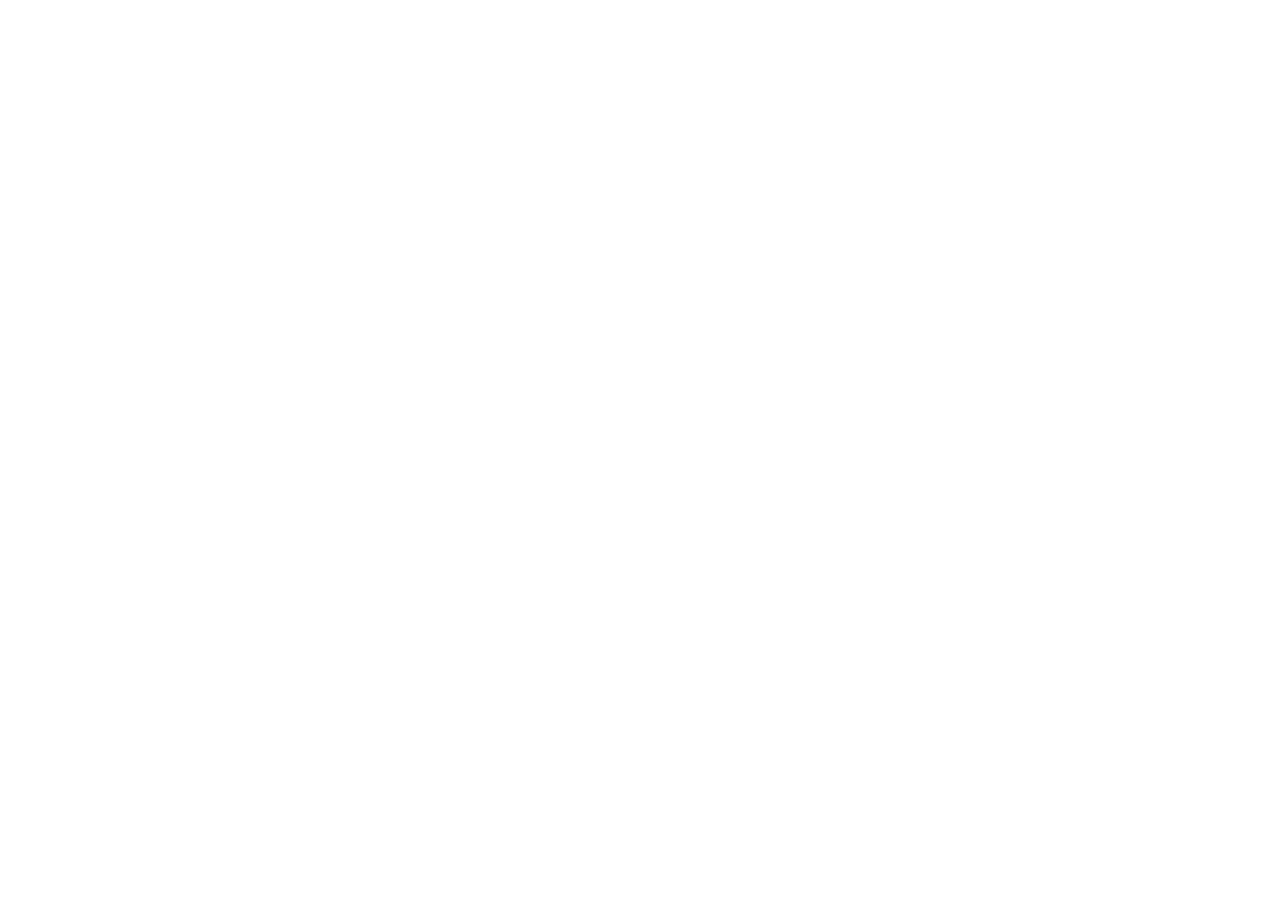
==== heimamm/index.html @ af032f4f "update 2023/7/18" ====
<!DOCTYPE html>
<html lang="en">

<head>
    <meta charset="UTF-8">
    <meta http-equiv="X-UA-Compatible" content="IE=edge">
    <meta name="viewport"
        content="width=device-width, initial-scale=1.0, user-scalable=no, maximum-scale=1.0, minimum-scale=1.0">
    <title>Document</title>
</head>

<body>

</body>

</html>
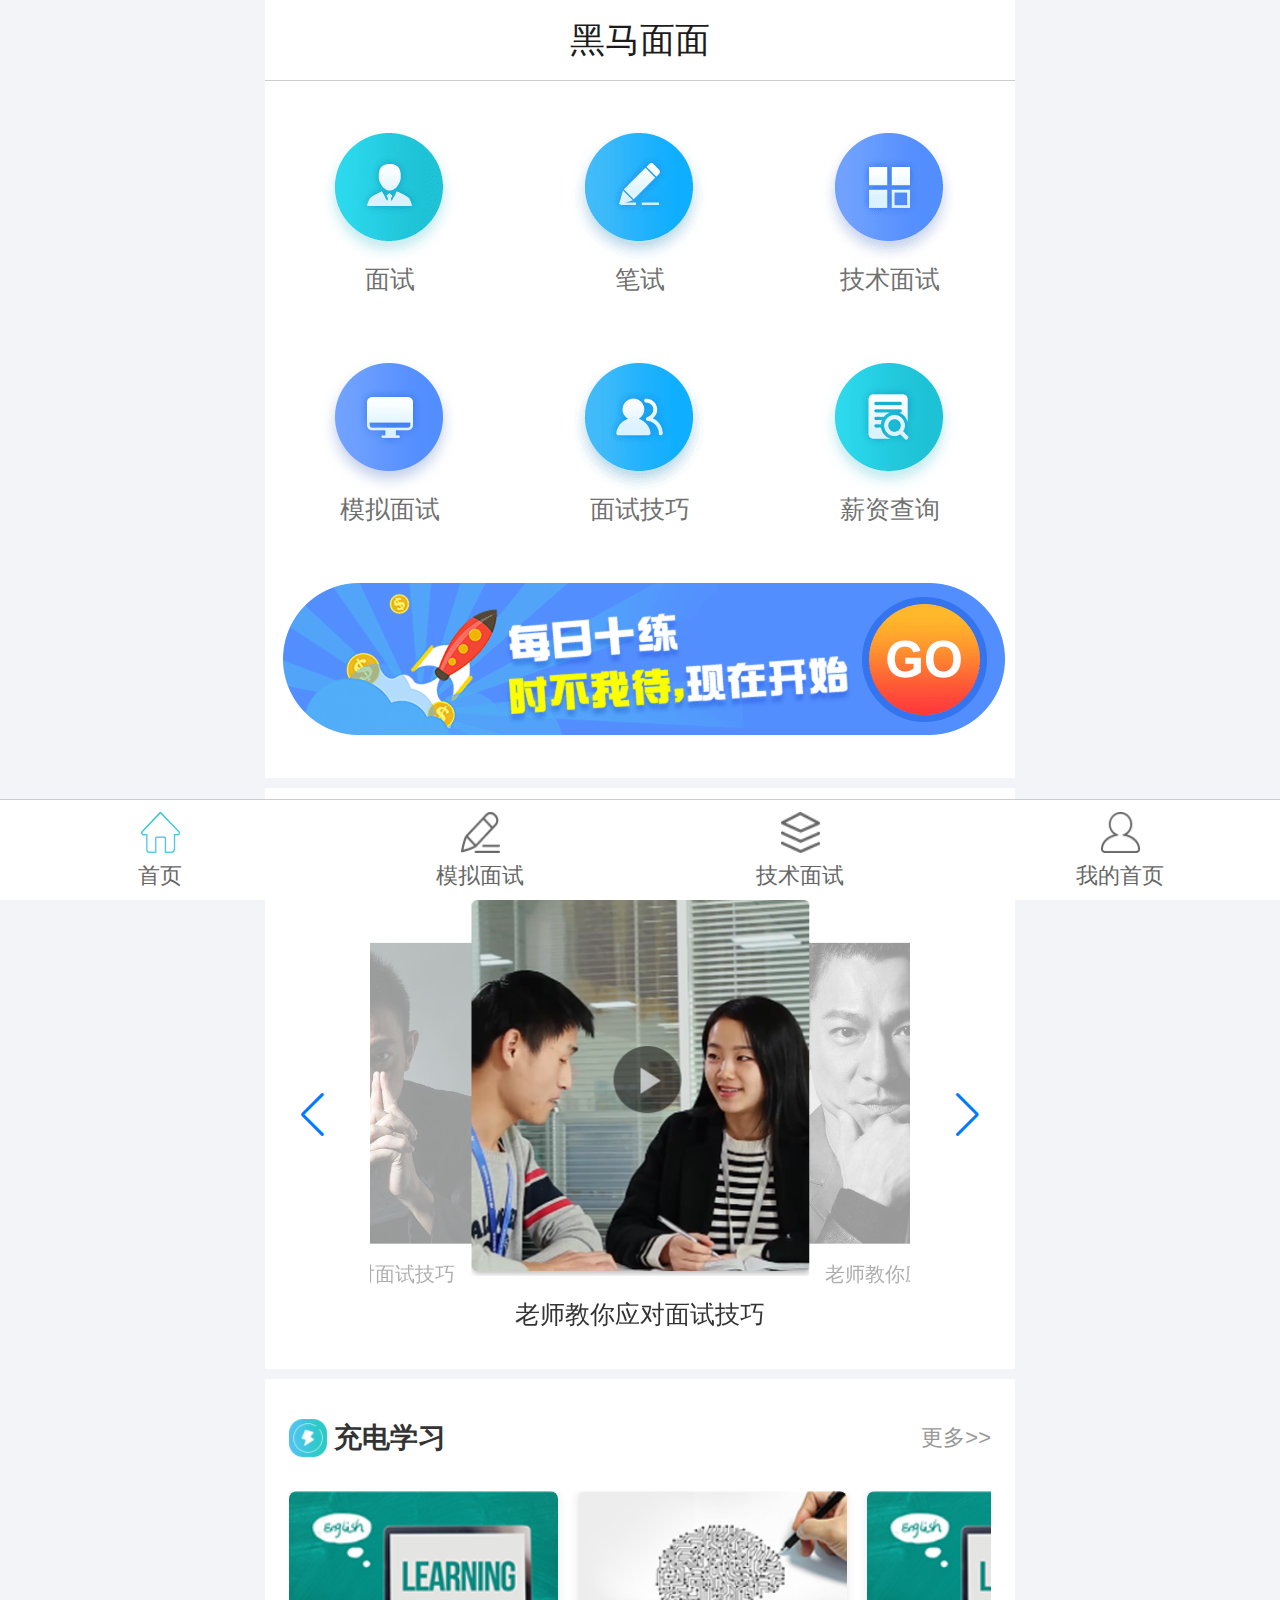
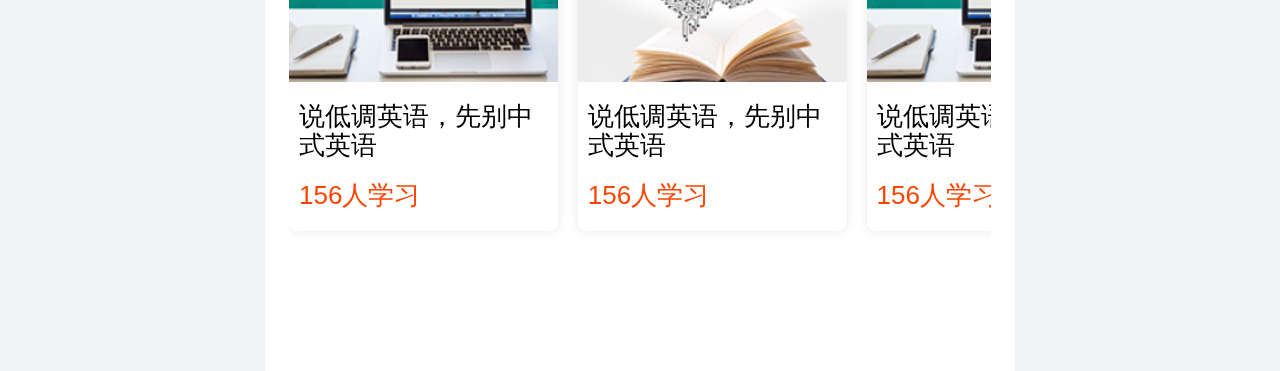
==== commit e62f120b: "update 2023/7/19" ====
--- a/heimamm/index.html
+++ b/heimamm/index.html
@@ -6,11 +6,153 @@
     <meta http-equiv="X-UA-Compatible" content="IE=edge">
     <meta name="viewport"
         content="width=device-width, initial-scale=1.0, user-scalable=no, maximum-scale=1.0, minimum-scale=1.0">
-    <title>Document</title>
+    <link rel="stylesheet" href="./css/normalize.css">
+    <link rel="stylesheet" href="./css/index.css">
+    <link rel="stylesheet" href="./css/swiper.min.css">
+    <title>黑马面面</title>
 </head>
 
 <body>
+    <section class="wrap">
+        <header class="header">
+            黑马面面
+        </header>
+        <nav class="nav">
+            <a href="#">
+                <img src="./icons/icon1.png" alt="">
+                <span>面试</span>
+            </a>
+            <a href="#">
+                <img src="./icons/icon2.png" alt="">
+                <span>笔试</span>
+            </a>
+            <a href="#">
+                <img src="./icons/icon4.png" alt="">
+                <span>技术面试</span>
+            </a>
+            <a href="#">
+                <img src="./icons/icon3.png" alt="">
+                <span>模拟面试</span>
+            </a>
+            <a href="#">
+                <img src="./icons/icon5.png" alt="">
+                <span>面试技巧</span>
+            </a>
+            <a href="#">
+                <img src="./icons/icon6.png" alt="">
+                <span>薪资查询</span>
+            </a>
+        </nav>
+        <section href="#" class="go">
+            <img src="./images/go.png" alt="">
+        </section>
+    </section>
 
+    <section class="content">
+        <div class="content-hd">
+            <h4>就业指导</h4>
+            <a href="javascript:void(0);">更多&gt;&gt;</a>
+        </div>
+        <div class="get-job-focus">
+            <div class="swiper-container">
+                <div class="swiper-wrapper">
+                    <div class="swiper-slide">
+                        <a href="javascript:void(0);">
+                            <img src="./images/pic.png" alt="">
+                        </a>
+                        <p>老师教你应对面试技巧</p>
+                    </div>
+                    <div class="swiper-slide">
+                        <a href="javascript:void(0);">
+                            <img src="./images/ldh.jpg" alt="">
+                        </a>
+                        <p>老师教你应对面试技巧</p>
+                    </div>
+                    <div class="swiper-slide">
+                        <a href="javascript:void(0);">
+                            <img src="./images/3.jpg" alt="">
+                        </a>
+                        <p>老师教你应对面试技巧</p>
+                    </div>
+                </div>
+
+            </div>
+            <div class="swiper-button-next"></div>
+            <div class="swiper-button-prev"></div>
+        </div>
+    </section>
+    <section class="content">
+        <div class="content-hd">
+            <h4>充电学习</h4>
+            <a href="javascript:void(0);">更多&gt;&gt;</a>
+        </div>
+        <div class="study">
+            <!-- Swiper -->
+            <div class="swiper mySwiper">
+                <div class="swiper-wrapper">
+                    <div class="swiper-slide">
+                        <img src="./images/pic1.png" alt="">
+                        <h4>说低调英语，先别中式英语</h4>
+                        <p>156人学习</p>
+                    </div>
+                    <div class="swiper-slide">
+                        <img src="./images/pic2.png" alt="">
+                        <h4>说低调英语，先别中式英语</h4>
+                        <p>156人学习</p>
+                    </div>
+                    <div class="swiper-slide">
+                        <img src="./images/pic1.png" alt="">
+                        <h4>说低调英语，先别中式英语</h4>
+                        <p>156人学习</p>
+                    </div>
+                </div>
+            </div>
+        </div>
+    </section>
+
+    <footer class="footer">
+        <a href="javascript:void(0);">
+            <img src="./icons/home.png" alt="">
+            <span>首页</span>
+        </a>
+        <a href="javascript:void(0);">
+            <img src="./icons/ms.png" alt="">
+            <span>模拟面试</span>
+        </a>
+        <a href="javascript:void(0);">
+            <img src="./icons/net.png" alt="">
+            <span>技术面试</span>
+        </a>
+        <a href="javascript:void(0);">
+            <img src="./icons/user.png" alt="">
+            <span>我的首页</span>
+        </a>
+    </footer>
+
+    <script src="./js/flexible.js"></script>
+    <script src="./js/swiper.min.js"></script>
+    <!-- Initialize Swiper -->
+    <script>
+        (() => {
+            var swiper = new Swiper('.swiper-container', {
+                slidesPerView: 2,
+                spaceBetween: 30,
+                centeredSlides: true,
+                loop: true,
+                navigation: {
+                    nextEl: ".swiper-button-next",
+                    prevEl: ".swiper-button-prev",
+                },
+            });
+        })();
+
+        (() => {
+            var swiper = new Swiper(".mySwiper", {
+                slidesPerView: 2.5,
+                spaceBetween: 20,
+            });
+        })();
+    </script>
 </body>
 
 </html>--- a/heimamm/css/index.css
+++ b/heimamm/css/index.css
@@ -0,0 +1,211 @@
+@media screen and (min-width: 750px) {
+  html {
+    font-size: 37.5px !important;
+  }
+}
+* {
+  margin: 0;
+  padding: 0;
+}
+img {
+  vertical-align: middle;
+}
+a {
+  -webkit-tap-highlight-color: transparent;
+  text-decoration: none;
+  color: #707070;
+}
+body {
+  min-width: 320px;
+  max-width: 750px;
+  margin: 0 auto;
+  background-color: #f2f4f7;
+}
+.wrap {
+  background-color: #fff;
+  padding-bottom: 1.1467rem;
+}
+header.header {
+  height: 2.1333rem;
+  font-size: 0.9333rem;
+  color: #1c1c1c;
+  text-align: center;
+  line-height: 2.1067rem;
+  border-bottom: 1px solid #ccc;
+}
+nav.nav {
+  display: flex;
+  flex-wrap: wrap;
+  padding: 1.2rem 0 1.6rem 0;
+}
+nav.nav a {
+  display: flex;
+  flex-direction: column;
+  align-items: center;
+  width: 33.33%;
+}
+nav.nav a:nth-child(-n+3) {
+  margin-bottom: 1.6533rem;
+}
+nav.nav a img {
+  width: 3.7067rem;
+  height: 3.7067rem;
+}
+nav.nav a span {
+  font-size: 0.6667rem;
+}
+.go {
+  margin: 0 0.2667rem 0 0.48rem;
+}
+.go img {
+  width: 100%;
+}
+.content {
+  margin-top: 0.2667rem;
+  padding: 1.0667rem 0.64rem;
+  background-color: #fff;
+}
+.content:nth-of-type(3) .content-hd h4::before {
+  background: url(../icons/i1.png) no-repeat;
+  background-size: 1.0133rem 1.0133rem;
+}
+.content .content-hd {
+  display: flex;
+  justify-content: space-between;
+  margin-bottom: 0.9067rem;
+  height: 1.0133rem;
+  line-height: 1.0133rem;
+}
+.content .content-hd h4 {
+  position: relative;
+  font-size: 0.7467rem;
+  color: #333;
+  text-indent: 1.2rem;
+}
+.content .content-hd h4::before {
+  position: absolute;
+  left: 0;
+  content: '';
+  width: 1.0133rem;
+  height: 1.0133rem;
+  background: url(../icons/i2.png) no-repeat;
+  background-size: 1.0133rem 1.0133rem;
+}
+.content .content-hd a {
+  font-size: 0.5867rem;
+  color: #999;
+}
+.get-job-focus {
+  position: relative;
+}
+.get-job-focus .swiper-container {
+  width: 14.4rem;
+}
+.get-job-focus .swiper-slide {
+  text-align: center;
+  font-size: 18px;
+  background: #fff;
+  /* Center slide text vertically */
+  display: -webkit-box;
+  display: -ms-flexbox;
+  display: -webkit-flex;
+  display: flex;
+  flex-direction: column;
+  -webkit-box-pack: center;
+  -ms-flex-pack: center;
+  -webkit-justify-content: center;
+  justify-content: center;
+  -webkit-box-align: center;
+  -ms-flex-align: center;
+  -webkit-align-items: center;
+  align-items: center;
+  transition: 300ms;
+  transform: scale(0.8);
+  opacity: 0.4;
+}
+.get-job-focus .swiper-slide a {
+  width: 9.0133rem;
+  height: 10.0267rem;
+}
+.get-job-focus .swiper-slide a img {
+  width: 100%;
+  height: 100%;
+}
+.get-job-focus .swiper-slide p {
+  margin-top: 0.64rem;
+  width: 9.0133rem;
+  font-size: 0.6667rem;
+  color: #333;
+}
+.get-job-focus .swiper-slide-active,
+.get-job-focus .swiper-slide-duplicate-active {
+  transform: scale(1);
+  z-index: 999;
+  opacity: 1;
+}
+.study {
+  overflow: hidden;
+}
+.study .swiper {
+  width: 100%;
+  height: 100%;
+  margin-bottom: 2.6667rem;
+}
+.study .swiper-slide {
+  display: flex;
+  flex-direction: column;
+  justify-content: center;
+  width: 7.733333rem;
+  height: 9.066667rem;
+  border-radius: 0.2133rem;
+  box-shadow: 0 0 10px rgba(0, 0, 0, 0.1);
+  background: #fff;
+  overflow: hidden;
+}
+.study .swiper-slide img {
+  width: 100%;
+}
+.study .swiper-slide h4 {
+  font-size: 0.6933rem;
+  margin: 0.5333rem 0;
+  font-weight: 400;
+  padding: 0 0.266667rem;
+}
+.study .swiper-slide p {
+  font-size: 0.693333rem;
+  color: #ff4400;
+  padding: 0 0.266667rem 0.5333rem;
+}
+.study .swiper-slide img {
+  display: block;
+  width: 100%;
+  height: 100%;
+  object-fit: cover;
+}
+footer.footer {
+  position: fixed;
+  left: 0;
+  bottom: 0;
+  z-index: 9999;
+  display: flex;
+  width: 100%;
+  height: 2.6667rem;
+  background-color: #fff;
+  border-top: 1px solid #ccc;
+}
+footer.footer a {
+  flex: 1;
+  display: flex;
+  flex-direction: column;
+  justify-content: center;
+  align-items: center;
+}
+footer.footer a img {
+  width: 1.04rem;
+  height: 1.0933rem;
+}
+footer.footer a span {
+  font-size: 0.586667rem;
+  color: #666666;
+  margin-top: 0.266667rem;
+}
